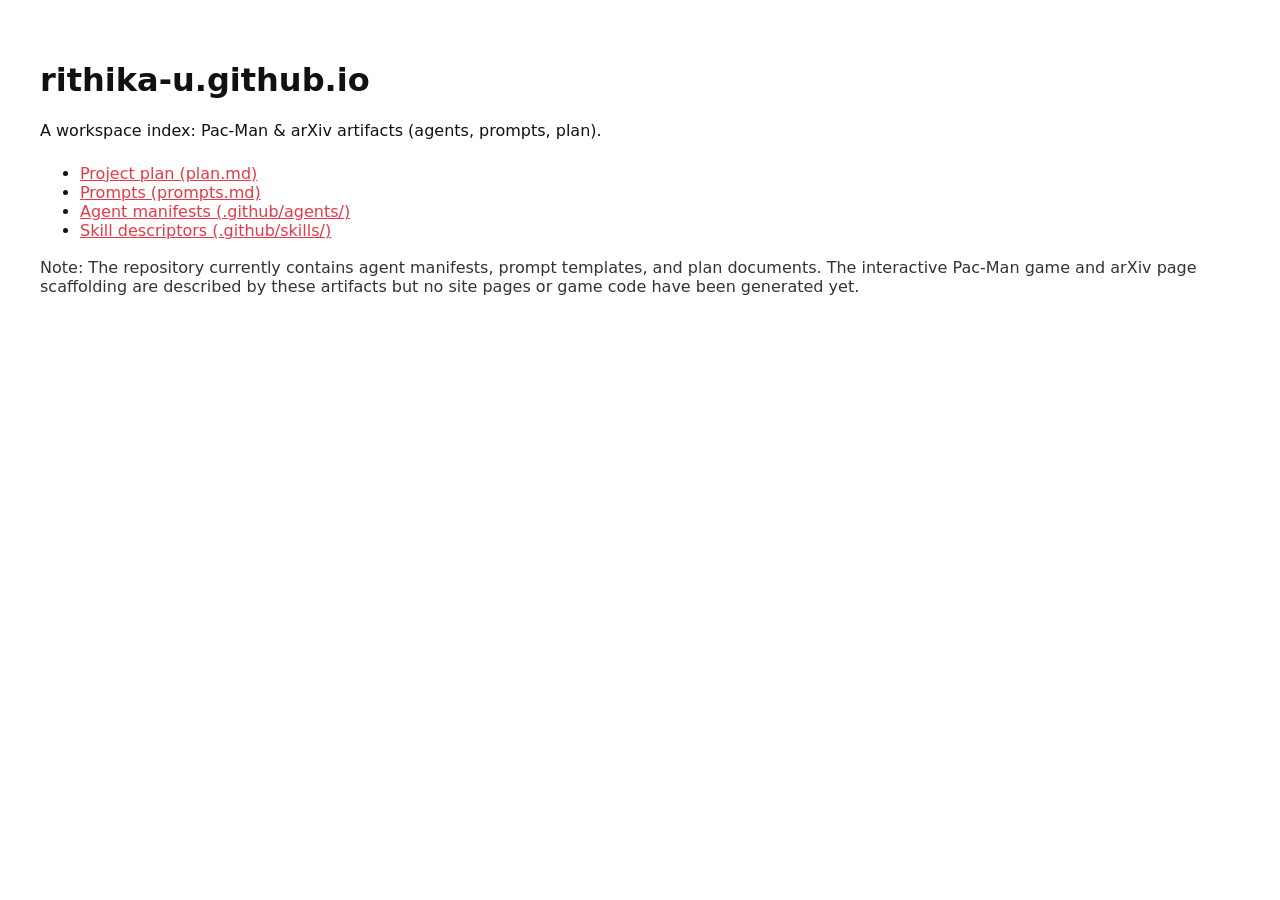
==== index.html @ a62e5f65 "Add placeholder index.html for GitHub Pages" ====
<!doctype html>
<html lang="en">
  <head>
    <meta charset="utf-8" />
    <meta name="viewport" content="width=device-width,initial-scale=1" />
    <title>rithika-u.github.io</title>
    <style>
      :root{--accent:#e63946;--bg:#fff;--fg:#111}
      body{font-family:system-ui,Segoe UI,Roboto,Helvetica,Arial,sans-serif;color:var(--fg);background:var(--bg);padding:32px}
      a{color:var(--accent)}
      header{margin-bottom:24px}
      .note{margin-top:18px;color:#333}
    </style>
  </head>
  <body>
    <header>
      <h1>rithika-u.github.io</h1>
      <p>A workspace index: Pac‑Man &amp; arXiv artifacts (agents, prompts, plan).</p>
    </header>

    <section>
      <ul>
        <li><a href="/plan.md">Project plan (plan.md)</a></li>
        <li><a href="/.github/prompts/prompts.md">Prompts (prompts.md)</a></li>
        <li><a href="/.github/agents/">Agent manifests (.github/agents/)</a></li>
        <li><a href="/.github/skills/">Skill descriptors (.github/skills/)</a></li>
      </ul>
      <p class="note">Note: The repository currently contains agent manifests, prompt templates, and plan documents. The interactive Pac‑Man game and arXiv page scaffolding are described by these artifacts but no site pages or game code have been generated yet.</p>
    </section>
  </body>
</html>
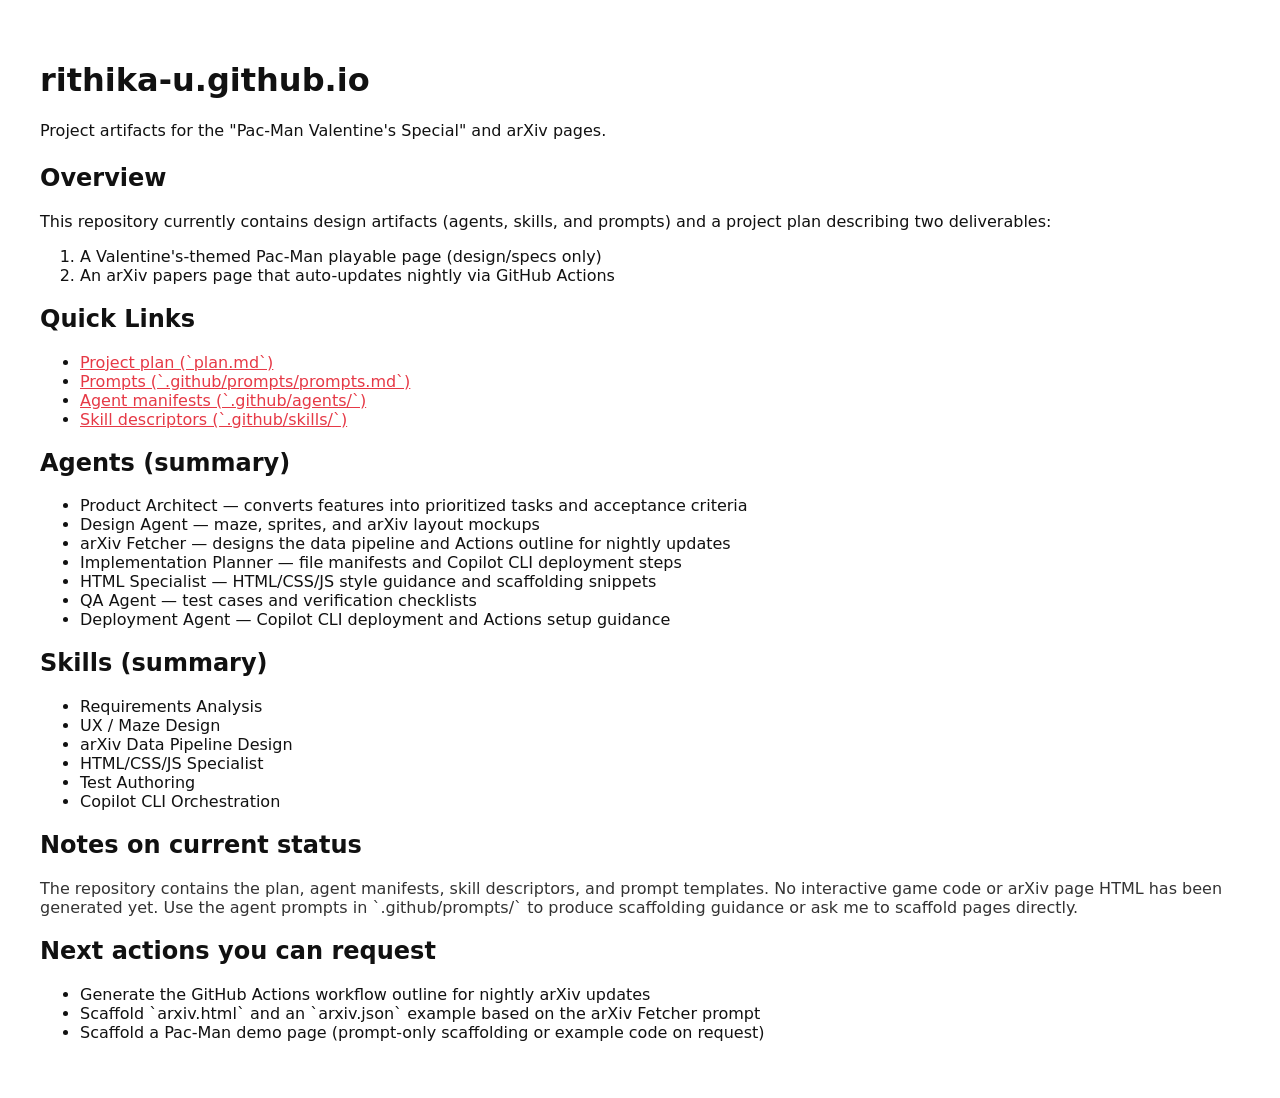
==== commit 354931a9: "Update index.html to reflect plan.md (overview, agents, skills, links)" ====
--- a/index.html
+++ b/index.html
@@ -15,17 +15,67 @@
   <body>
     <header>
       <h1>rithika-u.github.io</h1>
-      <p>A workspace index: Pac‑Man &amp; arXiv artifacts (agents, prompts, plan).</p>
+      <p>Project artifacts for the "Pac‑Man Valentine's Special" and arXiv pages.</p>
     </header>
 
-    <section>
-      <ul>
-        <li><a href="/plan.md">Project plan (plan.md)</a></li>
-        <li><a href="/.github/prompts/prompts.md">Prompts (prompts.md)</a></li>
-        <li><a href="/.github/agents/">Agent manifests (.github/agents/)</a></li>
-        <li><a href="/.github/skills/">Skill descriptors (.github/skills/)</a></li>
-      </ul>
-      <p class="note">Note: The repository currently contains agent manifests, prompt templates, and plan documents. The interactive Pac‑Man game and arXiv page scaffolding are described by these artifacts but no site pages or game code have been generated yet.</p>
-    </section>
+    <main>
+      <section>
+        <h2>Overview</h2>
+        <p>This repository currently contains design artifacts (agents, skills, and prompts) and a project plan describing two deliverables:</p>
+        <ol>
+          <li>A Valentine's-themed Pac‑Man playable page (design/specs only)</li>
+          <li>An arXiv papers page that auto-updates nightly via GitHub Actions</li>
+        </ol>
+      </section>
+
+      <section>
+        <h2>Quick Links</h2>
+        <ul>
+          <li><a href="/plan.md">Project plan (`plan.md`)</a></li>
+          <li><a href="/.github/prompts/prompts.md">Prompts (`.github/prompts/prompts.md`)</a></li>
+          <li><a href="/.github/agents/">Agent manifests (`.github/agents/`)</a></li>
+          <li><a href="/.github/skills/">Skill descriptors (`.github/skills/`)</a></li>
+        </ul>
+      </section>
+
+      <section>
+        <h2>Agents (summary)</h2>
+        <ul>
+          <li>Product Architect — converts features into prioritized tasks and acceptance criteria</li>
+          <li>Design Agent — maze, sprites, and arXiv layout mockups</li>
+          <li>arXiv Fetcher — designs the data pipeline and Actions outline for nightly updates</li>
+          <li>Implementation Planner — file manifests and Copilot CLI deployment steps</li>
+          <li>HTML Specialist — HTML/CSS/JS style guidance and scaffolding snippets</li>
+          <li>QA Agent — test cases and verification checklists</li>
+          <li>Deployment Agent — Copilot CLI deployment and Actions setup guidance</li>
+        </ul>
+      </section>
+
+      <section>
+        <h2>Skills (summary)</h2>
+        <ul>
+          <li>Requirements Analysis</li>
+          <li>UX / Maze Design</li>
+          <li>arXiv Data Pipeline Design</li>
+          <li>HTML/CSS/JS Specialist</li>
+          <li>Test Authoring</li>
+          <li>Copilot CLI Orchestration</li>
+        </ul>
+      </section>
+
+      <section>
+        <h2>Notes on current status</h2>
+        <p class="note">The repository contains the plan, agent manifests, skill descriptors, and prompt templates. No interactive game code or arXiv page HTML has been generated yet. Use the agent prompts in `.github/prompts/` to produce scaffolding guidance or ask me to scaffold pages directly.</p>
+      </section>
+
+      <section>
+        <h2>Next actions you can request</h2>
+        <ul>
+          <li>Generate the GitHub Actions workflow outline for nightly arXiv updates</li>
+          <li>Scaffold `arxiv.html` and an `arxiv.json` example based on the arXiv Fetcher prompt</li>
+          <li>Scaffold a Pac‑Man demo page (prompt-only scaffolding or example code on request)</li>
+        </ul>
+      </section>
+    </main>
   </body>
 </html>
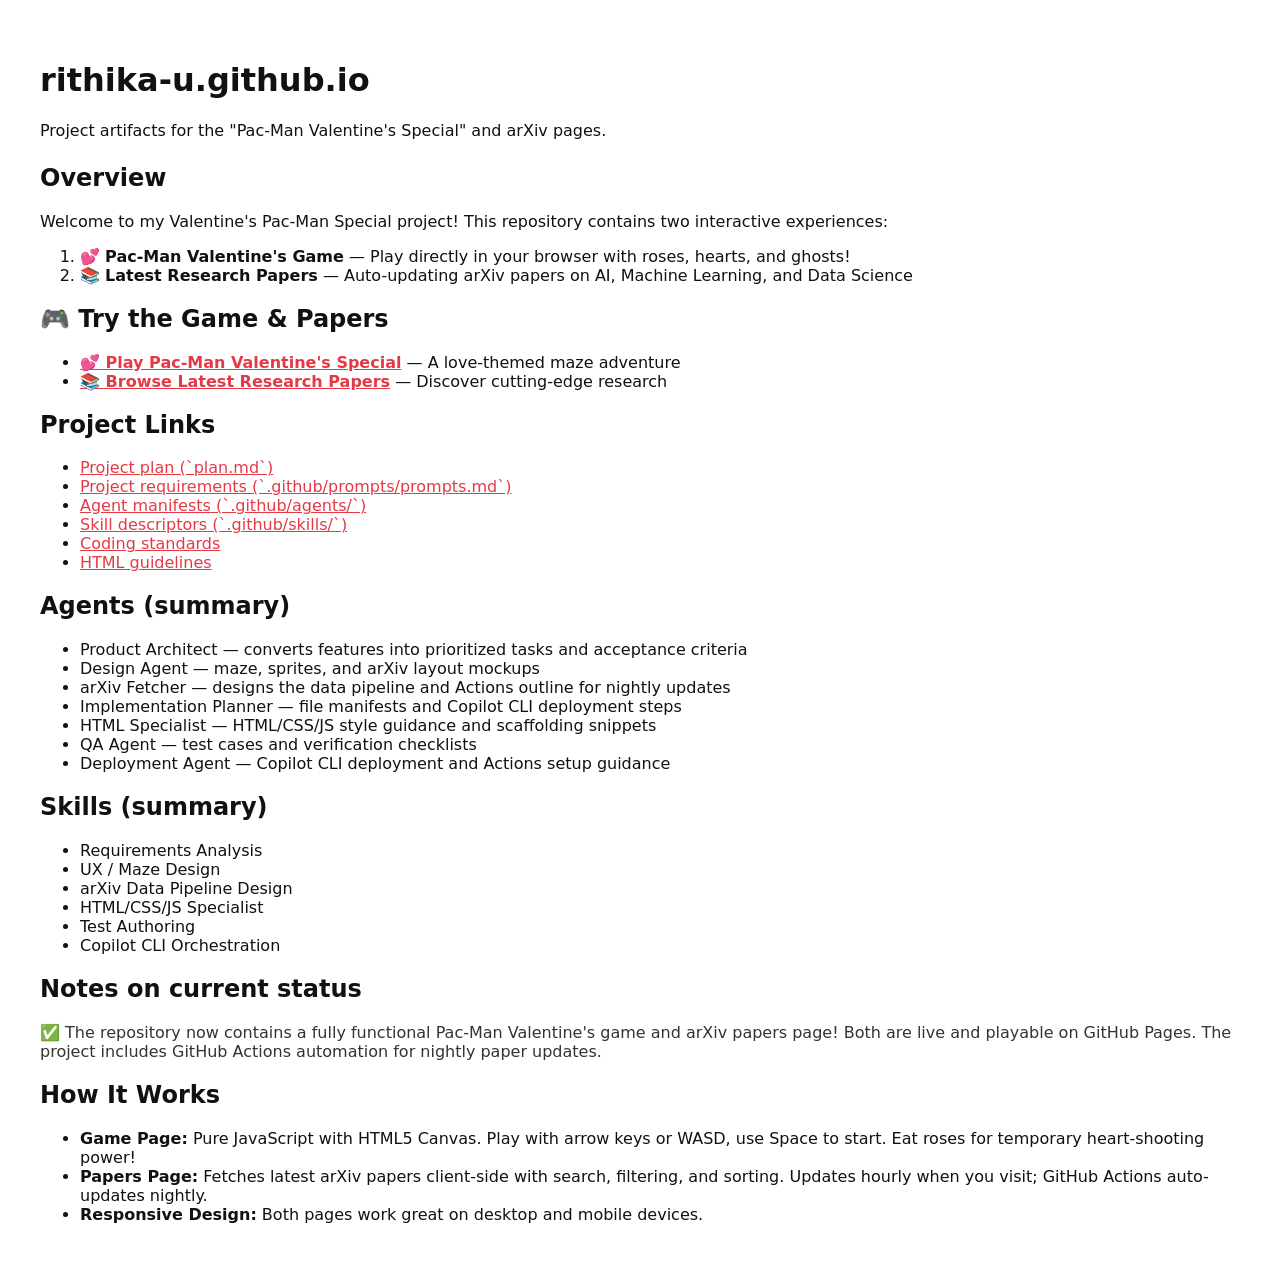
==== commit 567ec477: "Add Pac-Man Valentine's game and arXiv papers finder" ====
--- a/index.html
+++ b/index.html
@@ -21,20 +21,30 @@
     <main>
       <section>
         <h2>Overview</h2>
-        <p>This repository currently contains design artifacts (agents, skills, and prompts) and a project plan describing two deliverables:</p>
+        <p>Welcome to my Valentine's Pac-Man Special project! This repository contains two interactive experiences:</p>
         <ol>
-          <li>A Valentine's-themed Pac‑Man playable page (design/specs only)</li>
-          <li>An arXiv papers page that auto-updates nightly via GitHub Actions</li>
+          <li>💕 <strong>Pac-Man Valentine's Game</strong> — Play directly in your browser with roses, hearts, and ghosts!</li>
+          <li>📚 <strong>Latest Research Papers</strong> — Auto-updating arXiv papers on AI, Machine Learning, and Data Science</li>
         </ol>
       </section>
 
       <section>
-        <h2>Quick Links</h2>
+        <h2>🎮 Try the Game & Papers</h2>
+        <ul>
+          <li><a href="pacman-valentine.html"><strong>💕 Play Pac-Man Valentine's Special</strong></a> — A love-themed maze adventure</li>
+          <li><a href="papers.html"><strong>📚 Browse Latest Research Papers</strong></a> — Discover cutting-edge research</li>
+        </ul>
+      </section>
+
+      <section>
+        <h2>Project Links</h2>
         <ul>
           <li><a href="/plan.md">Project plan (`plan.md`)</a></li>
-          <li><a href="/.github/prompts/prompts.md">Prompts (`.github/prompts/prompts.md`)</a></li>
+          <li><a href="/.github/prompts/prompts.md">Project requirements (`.github/prompts/prompts.md`)</a></li>
           <li><a href="/.github/agents/">Agent manifests (`.github/agents/`)</a></li>
           <li><a href="/.github/skills/">Skill descriptors (`.github/skills/`)</a></li>
+          <li><a href="/.github/prompts/coding-standards.md">Coding standards</a></li>
+          <li><a href="/.github/prompts/html-instructions.md">HTML guidelines</a></li>
         </ul>
       </section>
 
@@ -65,15 +75,15 @@
 
       <section>
         <h2>Notes on current status</h2>
-        <p class="note">The repository contains the plan, agent manifests, skill descriptors, and prompt templates. No interactive game code or arXiv page HTML has been generated yet. Use the agent prompts in `.github/prompts/` to produce scaffolding guidance or ask me to scaffold pages directly.</p>
+        <p class="note">✅ The repository now contains a fully functional Pac-Man Valentine's game and arXiv papers page! Both are live and playable on GitHub Pages. The project includes GitHub Actions automation for nightly paper updates.</p>
       </section>
 
       <section>
-        <h2>Next actions you can request</h2>
+        <h2>How It Works</h2>
         <ul>
-          <li>Generate the GitHub Actions workflow outline for nightly arXiv updates</li>
-          <li>Scaffold `arxiv.html` and an `arxiv.json` example based on the arXiv Fetcher prompt</li>
-          <li>Scaffold a Pac‑Man demo page (prompt-only scaffolding or example code on request)</li>
+          <li><strong>Game Page:</strong> Pure JavaScript with HTML5 Canvas. Play with arrow keys or WASD, use Space to start. Eat roses for temporary heart-shooting power!</li>
+          <li><strong>Papers Page:</strong> Fetches latest arXiv papers client-side with search, filtering, and sorting. Updates hourly when you visit; GitHub Actions auto-updates nightly.</li>
+          <li><strong>Responsive Design:</strong> Both pages work great on desktop and mobile devices.</li>
         </ul>
       </section>
     </main>
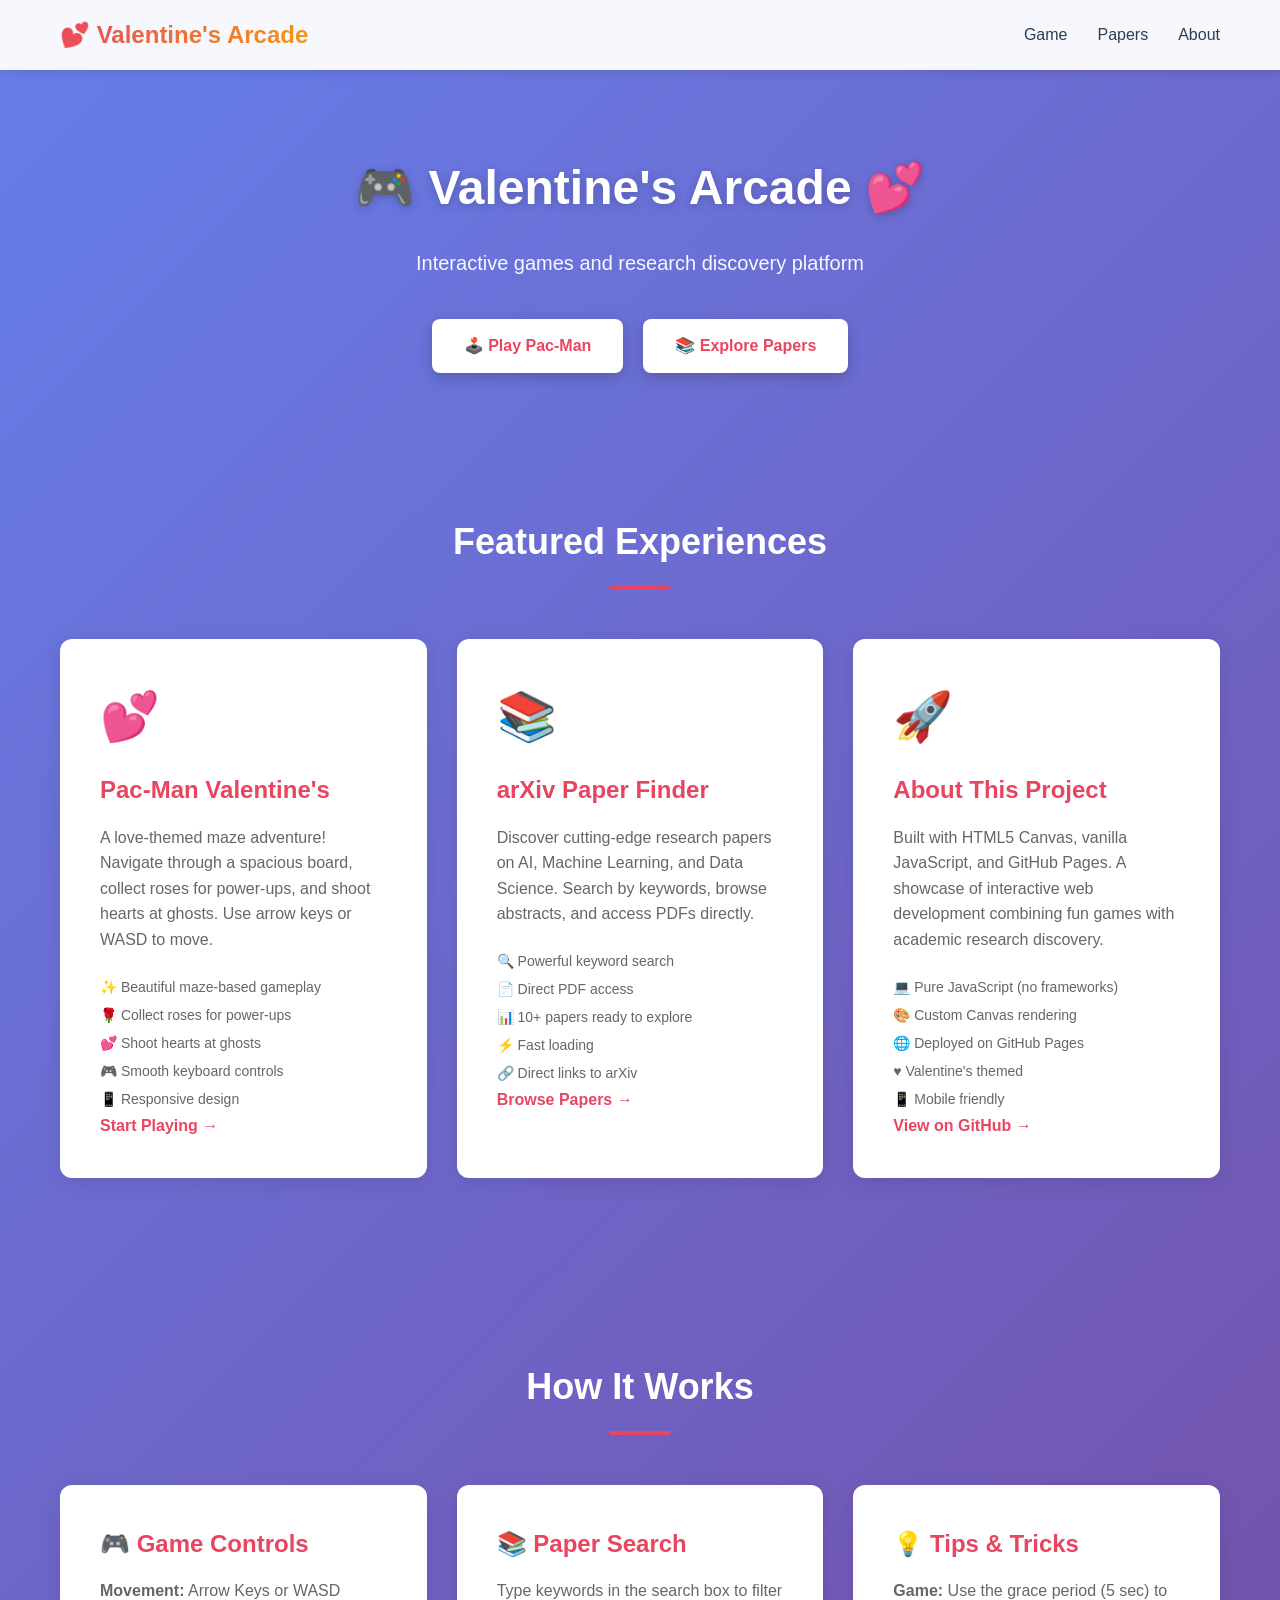
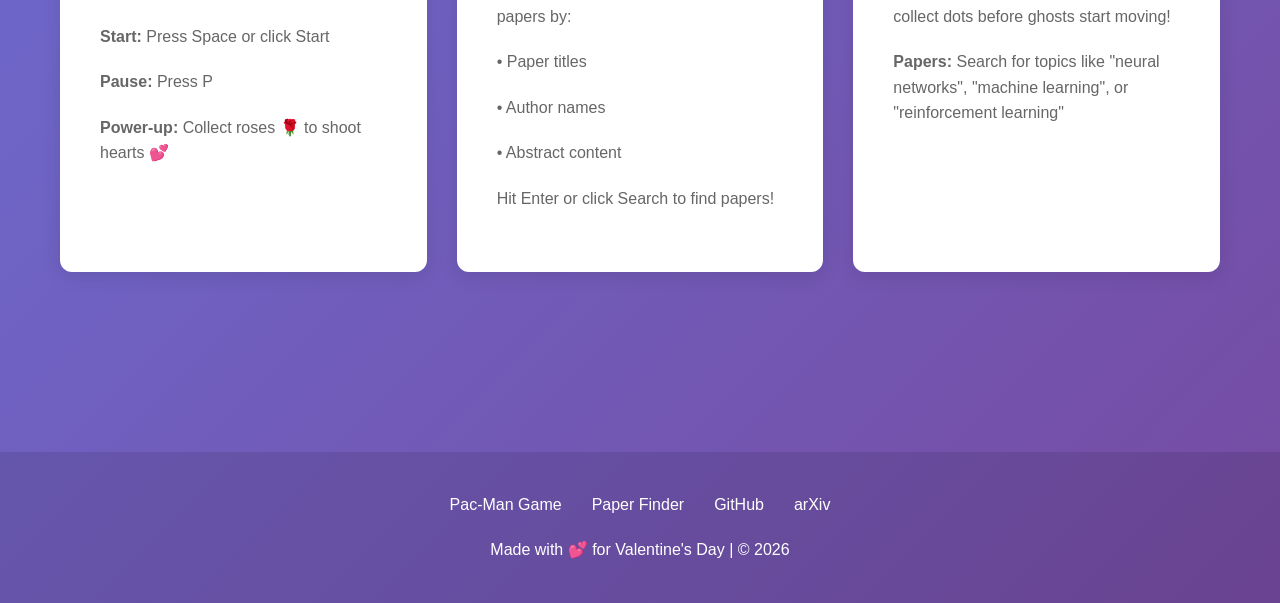
==== commit ad203f59: "Redesign homepage - modern, professional, card-based layout with gradient hero" ====
--- a/index.html
+++ b/index.html
@@ -1,91 +1,388 @@
-<!doctype html>
+<!DOCTYPE html>
 <html lang="en">
-  <head>
-    <meta charset="utf-8" />
-    <meta name="viewport" content="width=device-width,initial-scale=1" />
-    <title>rithika-u.github.io</title>
-    <style>
-      :root{--accent:#e63946;--bg:#fff;--fg:#111}
-      body{font-family:system-ui,Segoe UI,Roboto,Helvetica,Arial,sans-serif;color:var(--fg);background:var(--bg);padding:32px}
-      a{color:var(--accent)}
-      header{margin-bottom:24px}
-      .note{margin-top:18px;color:#333}
-    </style>
-  </head>
-  <body>
-    <header>
-      <h1>rithika-u.github.io</h1>
-      <p>Project artifacts for the "Pac‑Man Valentine's Special" and arXiv pages.</p>
-    </header>
-
-    <main>
-      <section>
-        <h2>Overview</h2>
-        <p>Welcome to my Valentine's Pac-Man Special project! This repository contains two interactive experiences:</p>
-        <ol>
-          <li>💕 <strong>Pac-Man Valentine's Game</strong> — Play directly in your browser with roses, hearts, and ghosts!</li>
-          <li>📚 <strong>Latest Research Papers</strong> — Auto-updating arXiv papers on AI, Machine Learning, and Data Science</li>
-        </ol>
-      </section>
-
-      <section>
-        <h2>🎮 Try the Game & Papers</h2>
-        <ul>
-          <li><a href="pacman-valentine.html"><strong>💕 Play Pac-Man Valentine's Special</strong></a> — A love-themed maze adventure</li>
-          <li><a href="papers.html"><strong>📚 Browse Latest Research Papers</strong></a> — Discover cutting-edge research</li>
+<head>
+  <meta charset="UTF-8">
+  <meta name="viewport" content="width=device-width, initial-scale=1.0">
+  <title>Valentine's Pac-Man & arXiv Papers</title>
+  <style>
+    * {
+      margin: 0;
+      padding: 0;
+      box-sizing: border-box;
+    }
+
+    :root {
+      --primary: #e94560;
+      --secondary: #f39c12;
+      --dark: #1a1a2e;
+      --light: #f5f5f5;
+      --text: #2c3e50;
+      --border: #ecf0f1;
+    }
+
+    body {
+      font-family: -apple-system, BlinkMacSystemFont, 'Segoe UI', Roboto, 'Helvetica Neue', Arial, sans-serif;
+      background: linear-gradient(135deg, #667eea 0%, #764ba2 100%);
+      color: var(--text);
+      line-height: 1.6;
+      min-height: 100vh;
+    }
+
+    /* Navigation */
+    nav {
+      background: rgba(255, 255, 255, 0.95);
+      backdrop-filter: blur(10px);
+      padding: 1rem 0;
+      position: sticky;
+      top: 0;
+      z-index: 1000;
+      box-shadow: 0 2px 10px rgba(0, 0, 0, 0.1);
+    }
+
+    .nav-container {
+      max-width: 1200px;
+      margin: 0 auto;
+      padding: 0 20px;
+      display: flex;
+      justify-content: space-between;
+      align-items: center;
+    }
+
+    .nav-brand {
+      font-size: 24px;
+      font-weight: 700;
+      background: linear-gradient(135deg, var(--primary), var(--secondary));
+      -webkit-background-clip: text;
+      -webkit-text-fill-color: transparent;
+      text-decoration: none;
+    }
+
+    .nav-links {
+      display: flex;
+      gap: 30px;
+      list-style: none;
+    }
+
+    .nav-links a {
+      text-decoration: none;
+      color: var(--text);
+      font-weight: 500;
+      transition: color 0.3s;
+    }
+
+    .nav-links a:hover {
+      color: var(--primary);
+    }
+
+    /* Hero Section */
+    .hero {
+      padding: 80px 20px;
+      text-align: center;
+      color: white;
+    }
+
+    .hero h1 {
+      font-size: 48px;
+      margin-bottom: 20px;
+      font-weight: 700;
+      text-shadow: 0 2px 10px rgba(0, 0, 0, 0.2);
+    }
+
+    .hero p {
+      font-size: 20px;
+      margin-bottom: 40px;
+      opacity: 0.95;
+    }
+
+    /* CTA Buttons */
+    .cta-buttons {
+      display: flex;
+      gap: 20px;
+      justify-content: center;
+      flex-wrap: wrap;
+      margin-top: 40px;
+    }
+
+    .btn {
+      display: inline-block;
+      padding: 14px 32px;
+      border-radius: 8px;
+      text-decoration: none;
+      font-weight: 600;
+      transition: all 0.3s;
+      cursor: pointer;
+      border: none;
+      font-size: 16px;
+    }
+
+    .btn-primary {
+      background: white;
+      color: var(--primary);
+      box-shadow: 0 4px 15px rgba(0, 0, 0, 0.2);
+    }
+
+    .btn-primary:hover {
+      transform: translateY(-2px);
+      box-shadow: 0 6px 20px rgba(0, 0, 0, 0.3);
+    }
+
+    .btn-secondary {
+      background: rgba(255, 255, 255, 0.2);
+      color: white;
+      border: 2px solid white;
+    }
+
+    .btn-secondary:hover {
+      background: white;
+      color: var(--primary);
+    }
+
+    /* Main Content */
+    .container {
+      max-width: 1200px;
+      margin: 0 auto;
+      padding: 60px 20px;
+    }
+
+    .features {
+      display: grid;
+      grid-template-columns: repeat(auto-fit, minmax(350px, 1fr));
+      gap: 30px;
+      margin-bottom: 60px;
+    }
+
+    .feature-card {
+      background: white;
+      padding: 40px;
+      border-radius: 12px;
+      box-shadow: 0 4px 20px rgba(0, 0, 0, 0.1);
+      transition: transform 0.3s, box-shadow 0.3s;
+    }
+
+    .feature-card:hover {
+      transform: translateY(-5px);
+      box-shadow: 0 8px 30px rgba(0, 0, 0, 0.15);
+    }
+
+    .feature-card h3 {
+      font-size: 24px;
+      margin-bottom: 15px;
+      color: var(--primary);
+    }
+
+    .feature-card p {
+      color: #666;
+      margin-bottom: 20px;
+    }
+
+    .feature-card a {
+      display: inline-block;
+      color: var(--primary);
+      text-decoration: none;
+      font-weight: 600;
+      transition: color 0.3s;
+    }
+
+    .feature-card a:hover {
+      color: var(--secondary);
+    }
+
+    .emoji {
+      font-size: 48px;
+      display: block;
+      margin-bottom: 15px;
+    }
+
+    /* Section Title */
+    .section-title {
+      text-align: center;
+      font-size: 36px;
+      margin-bottom: 50px;
+      color: white;
+    }
+
+    .section-title::after {
+      content: '';
+      display: block;
+      width: 60px;
+      height: 4px;
+      background: var(--primary);
+      margin: 15px auto 0;
+    }
+
+    /* Footer */
+    footer {
+      background: rgba(0, 0, 0, 0.1);
+      color: white;
+      text-align: center;
+      padding: 40px 20px;
+      margin-top: 60px;
+    }
+
+    .footer-content {
+      max-width: 1200px;
+      margin: 0 auto;
+    }
+
+    .footer-links {
+      display: flex;
+      justify-content: center;
+      gap: 30px;
+      margin-bottom: 20px;
+      flex-wrap: wrap;
+    }
+
+    .footer-links a {
+      color: white;
+      text-decoration: none;
+      transition: color 0.3s;
+    }
+
+    .footer-links a:hover {
+      color: var(--secondary);
+    }
+
+    /* Responsive */
+    @media (max-width: 768px) {
+      .hero h1 {
+        font-size: 32px;
+      }
+
+      .hero p {
+        font-size: 16px;
+      }
+
+      .nav-links {
+        gap: 20px;
+      }
+
+      .cta-buttons {
+        flex-direction: column;
+        align-items: center;
+      }
+
+      .btn {
+        width: 100%;
+        max-width: 300px;
+      }
+    }
+  </style>
+</head>
+<body>
+  <!-- Navigation -->
+  <nav>
+    <div class="nav-container">
+      <a href="#" class="nav-brand">💕 Valentine's Arcade</a>
+      <ul class="nav-links">
+        <li><a href="#game">Game</a></li>
+        <li><a href="#papers">Papers</a></li>
+        <li><a href="#about">About</a></li>
+      </ul>
+    </div>
+  </nav>
+
+  <!-- Hero Section -->
+  <div class="hero">
+    <h1>🎮 Valentine's Arcade 💕</h1>
+    <p>Interactive games and research discovery platform</p>
+    <div class="cta-buttons">
+      <a href="pacman-valentine.html" class="btn btn-primary">🕹️ Play Pac-Man</a>
+      <a href="papers.html" class="btn btn-primary">📚 Explore Papers</a>
+    </div>
+  </div>
+
+  <!-- Features Section -->
+  <div class="container">
+    <h2 class="section-title" id="game">Featured Experiences</h2>
+
+    <div class="features">
+      <!-- Pac-Man Card -->
+      <div class="feature-card">
+        <span class="emoji">💕</span>
+        <h3>Pac-Man Valentine's</h3>
+        <p>A love-themed maze adventure! Navigate through a spacious board, collect roses for power-ups, and shoot hearts at ghosts. Use arrow keys or WASD to move.</p>
+        <ul style="list-style: none; color: #666; font-size: 14px; line-height: 2;">
+          <li>✨ Beautiful maze-based gameplay</li>
+          <li>🌹 Collect roses for power-ups</li>
+          <li>💕 Shoot hearts at ghosts</li>
+          <li>🎮 Smooth keyboard controls</li>
+          <li>📱 Responsive design</li>
         </ul>
-      </section>
-
-      <section>
-        <h2>Project Links</h2>
-        <ul>
-          <li><a href="/plan.md">Project plan (`plan.md`)</a></li>
-          <li><a href="/.github/prompts/prompts.md">Project requirements (`.github/prompts/prompts.md`)</a></li>
-          <li><a href="/.github/agents/">Agent manifests (`.github/agents/`)</a></li>
-          <li><a href="/.github/skills/">Skill descriptors (`.github/skills/`)</a></li>
-          <li><a href="/.github/prompts/coding-standards.md">Coding standards</a></li>
-          <li><a href="/.github/prompts/html-instructions.md">HTML guidelines</a></li>
+        <a href="pacman-valentine.html">Start Playing →</a>
+      </div>
+
+      <!-- Papers Card -->
+      <div class="feature-card">
+        <span class="emoji">📚</span>
+        <h3>arXiv Paper Finder</h3>
+        <p>Discover cutting-edge research papers on AI, Machine Learning, and Data Science. Search by keywords, browse abstracts, and access PDFs directly.</p>
+        <ul style="list-style: none; color: #666; font-size: 14px; line-height: 2;">
+          <li>🔍 Powerful keyword search</li>
+          <li>📄 Direct PDF access</li>
+          <li>📊 10+ papers ready to explore</li>
+          <li>⚡ Fast loading</li>
+          <li>🔗 Direct links to arXiv</li>
         </ul>
-      </section>
-
-      <section>
-        <h2>Agents (summary)</h2>
-        <ul>
-          <li>Product Architect — converts features into prioritized tasks and acceptance criteria</li>
-          <li>Design Agent — maze, sprites, and arXiv layout mockups</li>
-          <li>arXiv Fetcher — designs the data pipeline and Actions outline for nightly updates</li>
-          <li>Implementation Planner — file manifests and Copilot CLI deployment steps</li>
-          <li>HTML Specialist — HTML/CSS/JS style guidance and scaffolding snippets</li>
-          <li>QA Agent — test cases and verification checklists</li>
-          <li>Deployment Agent — Copilot CLI deployment and Actions setup guidance</li>
+        <a href="papers.html">Browse Papers →</a>
+      </div>
+
+      <!-- About Card -->
+      <div class="feature-card">
+        <span class="emoji">🚀</span>
+        <h3>About This Project</h3>
+        <p>Built with HTML5 Canvas, vanilla JavaScript, and GitHub Pages. A showcase of interactive web development combining fun games with academic research discovery.</p>
+        <ul style="list-style: none; color: #666; font-size: 14px; line-height: 2;">
+          <li>💻 Pure JavaScript (no frameworks)</li>
+          <li>🎨 Custom Canvas rendering</li>
+          <li>🌐 Deployed on GitHub Pages</li>
+          <li>♥️ Valentine's themed</li>
+          <li>📱 Mobile friendly</li>
         </ul>
-      </section>
-
-      <section>
-        <h2>Skills (summary)</h2>
-        <ul>
-          <li>Requirements Analysis</li>
-          <li>UX / Maze Design</li>
-          <li>arXiv Data Pipeline Design</li>
-          <li>HTML/CSS/JS Specialist</li>
-          <li>Test Authoring</li>
-          <li>Copilot CLI Orchestration</li>
-        </ul>
-      </section>
-
-      <section>
-        <h2>Notes on current status</h2>
-        <p class="note">✅ The repository now contains a fully functional Pac-Man Valentine's game and arXiv papers page! Both are live and playable on GitHub Pages. The project includes GitHub Actions automation for nightly paper updates.</p>
-      </section>
-
-      <section>
-        <h2>How It Works</h2>
-        <ul>
-          <li><strong>Game Page:</strong> Pure JavaScript with HTML5 Canvas. Play with arrow keys or WASD, use Space to start. Eat roses for temporary heart-shooting power!</li>
-          <li><strong>Papers Page:</strong> Fetches latest arXiv papers client-side with search, filtering, and sorting. Updates hourly when you visit; GitHub Actions auto-updates nightly.</li>
-          <li><strong>Responsive Design:</strong> Both pages work great on desktop and mobile devices.</li>
-        </ul>
-      </section>
-    </main>
-  </body>
+        <a href="https://github.com/rithika-u/rithika-u.github.io" target="_blank">View on GitHub →</a>
+      </div>
+    </div>
+  </div>
+
+  <!-- How It Works -->
+  <div class="container" id="about">
+    <h2 class="section-title">How It Works</h2>
+    <div class="features">
+      <div class="feature-card">
+        <h3>🎮 Game Controls</h3>
+        <p><strong>Movement:</strong> Arrow Keys or WASD</p>
+        <p><strong>Start:</strong> Press Space or click Start</p>
+        <p><strong>Pause:</strong> Press P</p>
+        <p><strong>Power-up:</strong> Collect roses 🌹 to shoot hearts 💕</p>
+      </div>
+
+      <div class="feature-card">
+        <h3>📚 Paper Search</h3>
+        <p>Type keywords in the search box to filter papers by:</p>
+        <p>• Paper titles</p>
+        <p>• Author names</p>
+        <p>• Abstract content</p>
+        <p>Hit Enter or click Search to find papers!</p>
+      </div>
+
+      <div class="feature-card">
+        <h3>💡 Tips & Tricks</h3>
+        <p><strong>Game:</strong> Use the grace period (5 sec) to collect dots before ghosts start moving!</p>
+        <p><strong>Papers:</strong> Search for topics like "neural networks", "machine learning", or "reinforcement learning"</p>
+      </div>
+    </div>
+  </div>
+
+  <!-- Footer -->
+  <footer>
+    <div class="footer-content">
+      <div class="footer-links">
+        <a href="pacman-valentine.html">Pac-Man Game</a>
+        <a href="papers.html">Paper Finder</a>
+        <a href="https://github.com/rithika-u/rithika-u.github.io" target="_blank">GitHub</a>
+        <a href="https://arxiv.org" target="_blank">arXiv</a>
+      </div>
+      <p>Made with 💕 for Valentine's Day | © 2026</p>
+    </div>
+  </footer>
+</body>
 </html>
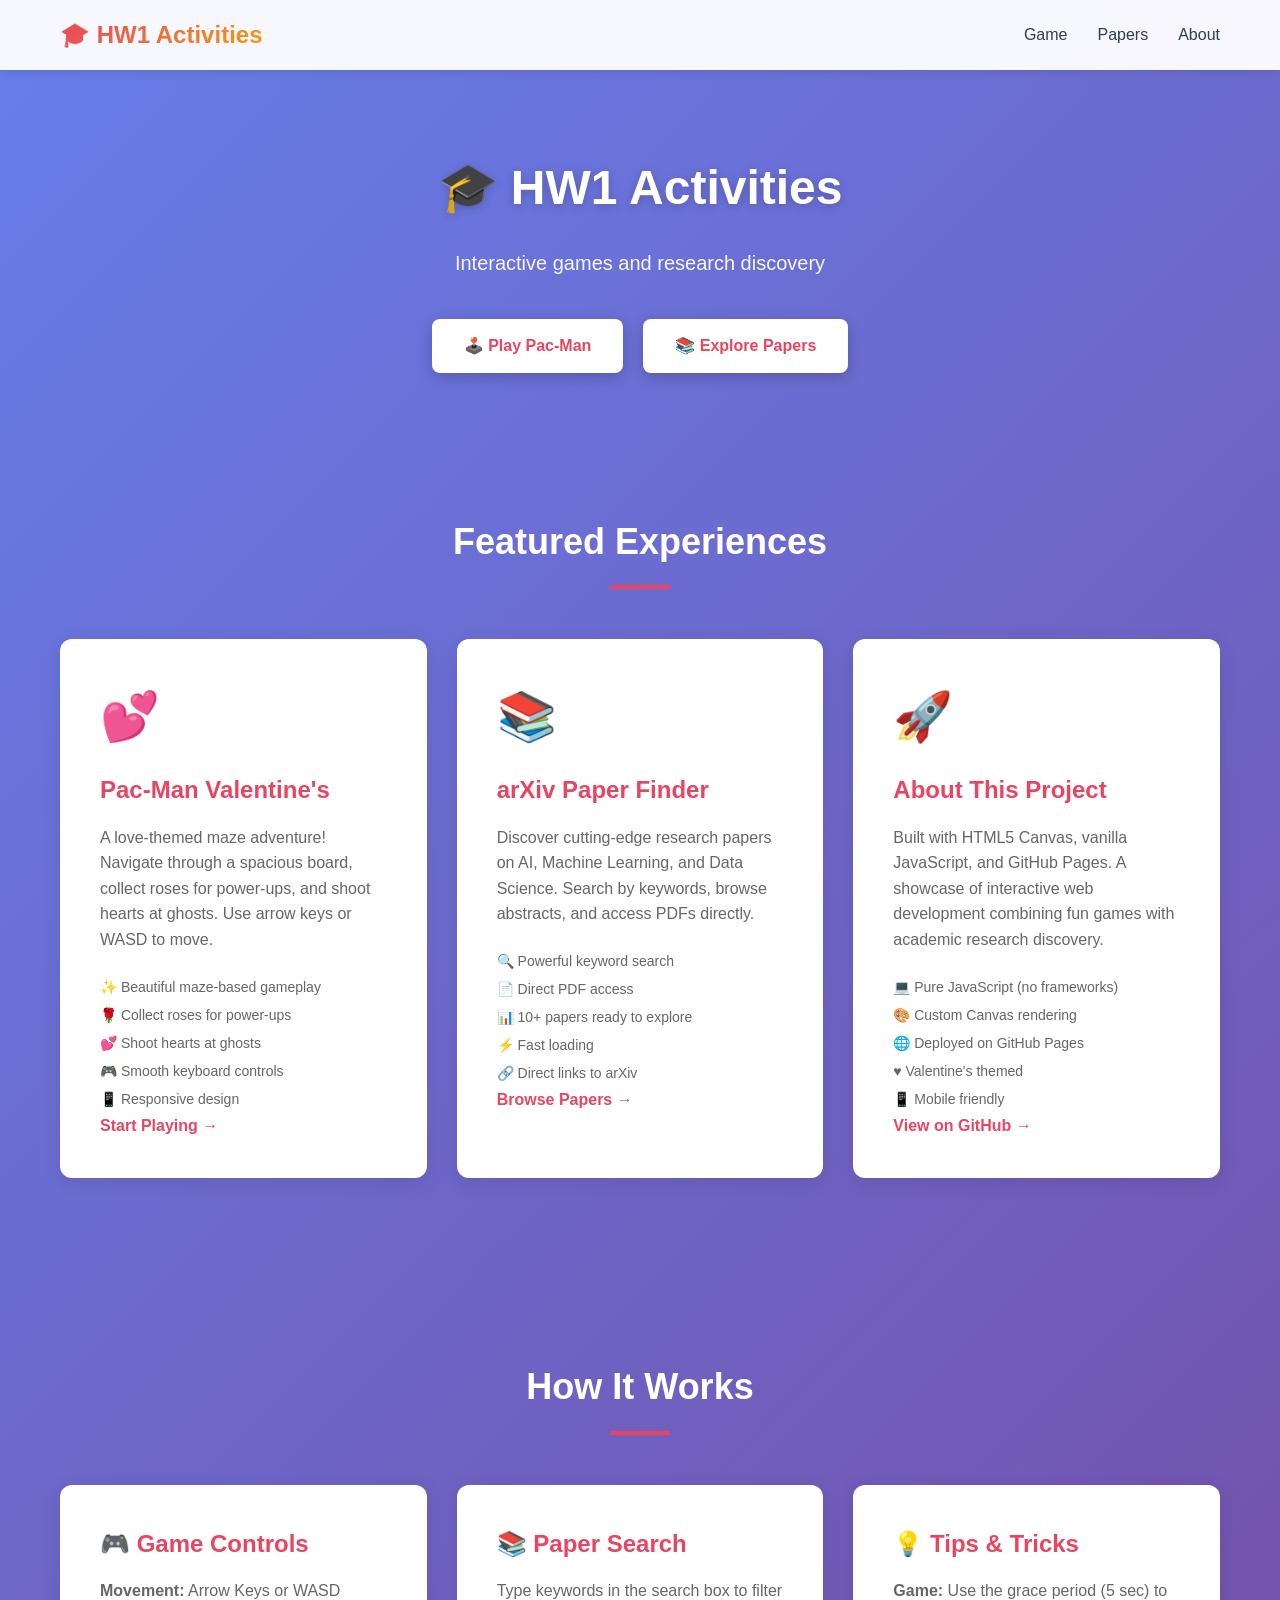
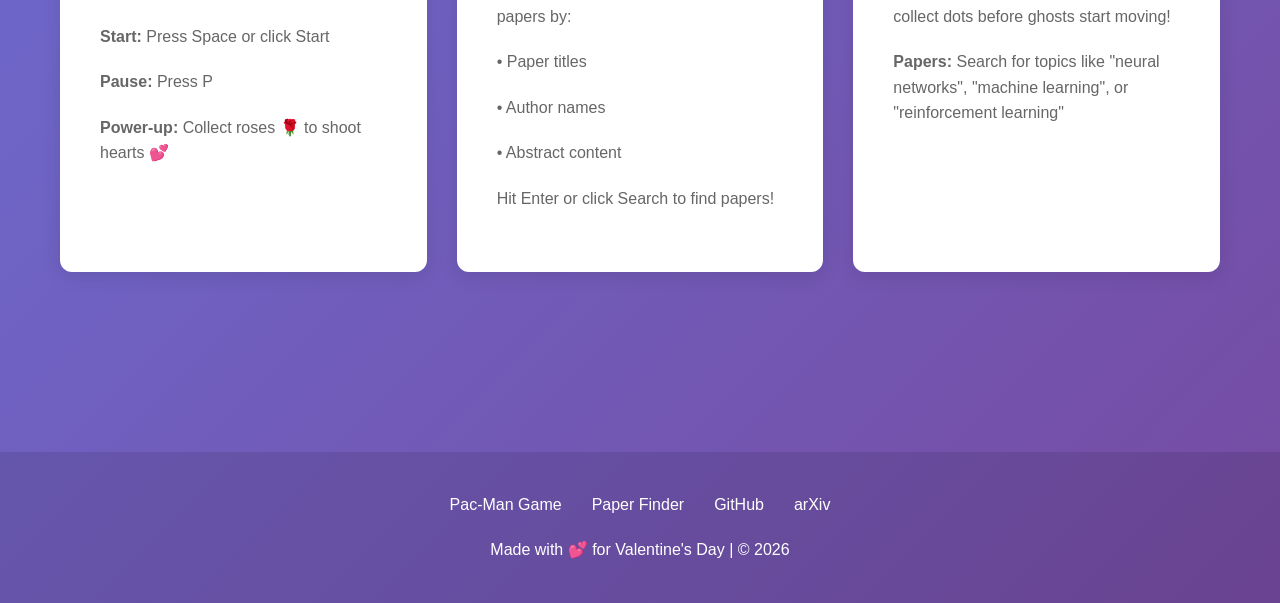
==== commit be22df9f: "Update: rename to HW1 Activities, add cache busters to force refresh" ====
--- a/index.html
+++ b/index.html
@@ -3,7 +3,7 @@
 <head>
   <meta charset="UTF-8">
   <meta name="viewport" content="width=device-width, initial-scale=1.0">
-  <title>Valentine's Pac-Man & arXiv Papers</title>
+  <title>HW1 Activities</title>
   <style>
     * {
       margin: 0;
@@ -272,7 +272,7 @@
   <!-- Navigation -->
   <nav>
     <div class="nav-container">
-      <a href="#" class="nav-brand">💕 Valentine's Arcade</a>
+      <a href="#" class="nav-brand">🎓 HW1 Activities</a>
       <ul class="nav-links">
         <li><a href="#game">Game</a></li>
         <li><a href="#papers">Papers</a></li>
@@ -283,8 +283,8 @@
 
   <!-- Hero Section -->
   <div class="hero">
-    <h1>🎮 Valentine's Arcade 💕</h1>
-    <p>Interactive games and research discovery platform</p>
+    <h1>🎓 HW1 Activities</h1>
+    <p>Interactive games and research discovery</p>
     <div class="cta-buttons">
       <a href="pacman-valentine.html" class="btn btn-primary">🕹️ Play Pac-Man</a>
       <a href="papers.html" class="btn btn-primary">📚 Explore Papers</a>
